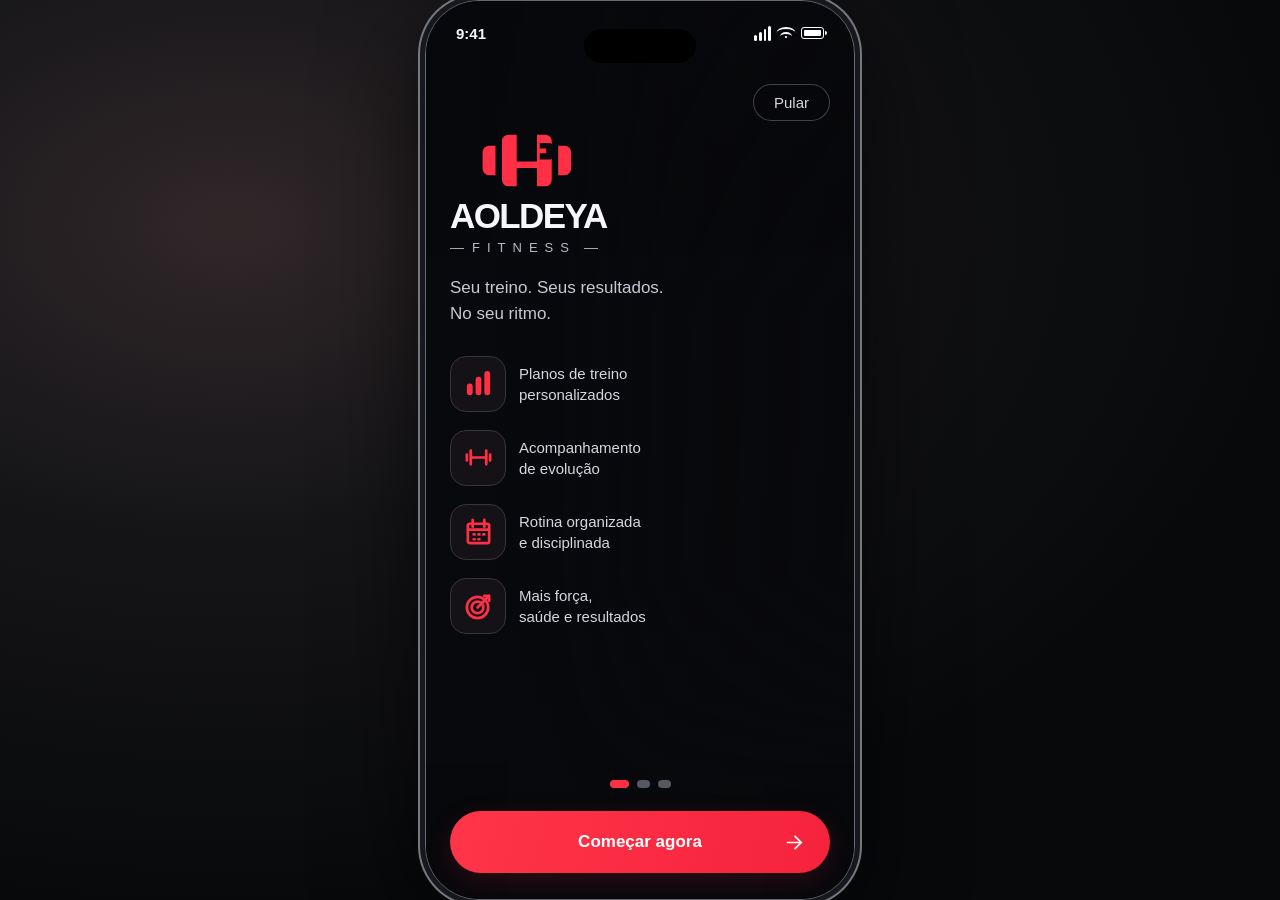
==== novo/frontend/src/pages/index.html @ 1d058904 "Atualiza sistema de treino e reorganiza estrutura" ====
<!doctype html>
<html lang="pt-BR">
<head>
  <meta charset="utf-8" />
  <meta name="viewport" content="width=device-width, initial-scale=1" />
  <meta name="theme-color" content="#090a0d" />
  <title>AOLDEYA Fitness - Seu treino. Seus resultados.</title>
  <link rel="stylesheet" href="../styles/style.css" />
</head>
<body>
  <section class="phone" aria-label="Apresentação do AOLDEYA Fitness">
    <div class="hero" aria-hidden="true"></div>
    <div class="status" aria-hidden="true"><span>9:41</span><div class="island"></div><div class="signals"><span class="bars"><i></i><i></i><i></i><i></i></span><span class="wifi"></span><span class="battery"><i></i></span></div></div>
    <a class="skip" href="usuario.html">Pular</a>
    <main>
      <header class="brand" aria-label="AOLDEYA Fitness">
        <svg class="brand-mark" viewBox="0 0 100 64" aria-hidden="true"><path fill="currentColor" d="M4 23a7 7 0 0 1 7-7h7v32h-7a7 7 0 0 1-7-7V23Zm21-12a7 7 0 0 1 7-7h9v29h22V4h9a7 7 0 0 1 7 7v42a7 7 0 0 1-7 7h-9V40H41v20h-9a7 7 0 0 1-7-7V11Zm61 5h7a7 7 0 0 1 7 7v18a7 7 0 0 1-7 7h-7V16Z"/><path d="M66 13h10a4 4 0 0 1 4 4v10a4 4 0 0 1-4 4H66v-7h7v-5h-7z" fill="#090a0d"/></svg>
        <div class="brand-name">AOLDEYA</div><div class="brand-sub">FITNESS</div>
      </header>
      <h1>Seu treino. Seus resultados.<br />No seu ritmo.</h1>
      <div class="features">
        <div class="feature"><span class="icon"><svg viewBox="0 0 32 32"><path d="M7 25v-6M16 25V12M25 25V6" stroke-width="6"/></svg></span><span>Planos de treino<br />personalizados</span></div>
        <div class="feature"><span class="icon"><svg viewBox="0 0 32 32"><path d="M4 13v6m4-10v14m16-14v14m4-10v6M8 16h16"/></svg></span><span>Acompanhamento<br />de evolução</span></div>
        <div class="feature"><span class="icon"><svg viewBox="0 0 32 32"><rect x="5" y="8" width="22" height="20" rx="2"/><path d="M10 4v7m12-7v7M6 14h20M11 19h1m4 0h1m4 0h1m-11 5h1m4 0h1"/></svg></span><span>Rotina organizada<br />e disciplinada</span></div>
        <div class="feature"><span class="icon"><svg viewBox="0 0 32 32"><circle cx="15" cy="18" r="11"/><circle cx="15" cy="18" r="6"/><path d="m15 18 12-12m-5 0h5v5"/></svg></span><span>Mais força,<br />saúde e resultados</span></div>
      </div>
      <footer class="bottom" id="comecar">
        <div class="dots" aria-label="Tela 1 de 3"><span></span><span></span><span></span></div>
        <nav class="actions" aria-label="Acesso">
          <a class="button primary" href="usuario.html">Começar agora<svg viewBox="0 0 24 24"><path d="M4 12h15m-7-7 7 7-7 7"/></svg></a>
        </nav>
      </footer>
    </main>
  </section>
  <script src="../scripts/script.js" defer></script>
</body>
</html>
---- novo/frontend/src/styles/style.css ----
/* Base visual compartilhada pelas páginas; regras específicas ficam nos arquivos de cada tela. */
:root { color-scheme: dark; --red: #ff3045; --muted: #c4c8d1; }
    * { box-sizing: border-box; }
    body { margin: 0; min-height: 100vh; display: grid; place-items: center; color: #f7f7fa; background: radial-gradient(ellipse at 18% 25%, #302729 0, #151518 32%, #08090b 72%); font-family: Inter, -apple-system, BlinkMacSystemFont, "Segoe UI", sans-serif; }
    .phone { position: relative; width: min(100vw, 430px); height: min(100dvh, 900px); min-height: 700px; overflow: hidden; isolation: isolate; border: 1px solid #696a71; border-radius: 54px; background: #08090c; box-shadow: 0 0 0 5px #17181d, 0 0 0 7px #77777d, 0 34px 100px #000b; }
    .hero { position: absolute; inset: 0; z-index: -2; background: linear-gradient(90deg, #08090c 0%, #08090ce8 31%, #08090c75 58%, #08090c16 100%), linear-gradient(0deg, #08090c 0%, transparent 36%, #08090c14 100%), url("https://images.unsplash.com/photo-1534438327276-14e5300c3a48?auto=format&fit=crop&w=1200&q=85") center / cover; opacity: .93; }
    .hero::after { content: ""; position: absolute; inset: 0; background: linear-gradient(0deg,#08090c 0%,transparent 22%,transparent 65%,#08090c66 100%); }
    .status { position: absolute; z-index: 3; top: 18px; left: 30px; right: 30px; height: 28px; display: flex; align-items: center; justify-content: space-between; font-size: 15px; font-weight: 650; }
    .island { position: absolute; left: 50%; top: 10px; transform: translateX(-50%); width: 112px; height: 34px; border-radius: 25px; background: #000; }
    .signals { display: flex; gap: 7px; align-items: center; }
    .bars { height: 15px; width: 17px; display: flex; align-items: end; gap: 2px; }
    .bars i { display: block; width: 3px; border-radius: 2px; background: white; height: 6px; }.bars i:nth-child(2){height:9px}.bars i:nth-child(3){height:12px}.bars i:nth-child(4){height:15px}
    .wifi { width: 16px; height: 12px; border-top: 2px solid white; border-radius: 50%; position: relative; transform: scaleX(1.2); }.wifi:before,.wifi:after{content:"";position:absolute;left:3px;right:3px;top:3px;height:7px;border-top:2px solid white;border-radius:50%}.wifi:after{left:7px;right:7px;top:7px;height:2px;background:white;border:0}
    .battery { width: 23px; height: 12px; border: 1.5px solid white; border-radius: 3px; padding: 2px; position: relative; }.battery:after{content:"";position:absolute;right:-4px;top:3px;width:2px;height:4px;background:white;border-radius:0 2px 2px 0}.battery i{display:block;width:100%;height:100%;background:white;border-radius:1px}
    .skip { position: absolute; z-index: 2; top: 83px; right: 24px; border: 1px solid #77798288; color: #d5d7df; background: #08090c66; padding: 9px 20px; border-radius: 25px; font-size: 15px; text-decoration: none; backdrop-filter: blur(8px); }
    main { position: absolute; inset: 130px 24px 0; display: flex; flex-direction: column; }
    .brand { width: fit-content; margin: 0 0 20px; }
    .brand-mark { width: 94px; height: 59px; margin-left: 28px; color: var(--red); }
    .brand-name { margin-top: 4px; font-size: 35px; line-height: 1; letter-spacing: -1.6px; font-weight: 900; }
    .brand-sub { margin-top: 7px; color: #b7bac4; font-size: 13px; letter-spacing: 7px; font-weight: 500; }
    .brand-sub:before,.brand-sub:after { content:""; display:inline-block; vertical-align:middle; width:14px; height:1px; background:#a4a6b0; margin-right:8px; }.brand-sub:after{margin:0 0 0 8px}
    h1 { margin: 0 0 27px; max-width: 270px; color: #c7cad3; font-size: 17px; line-height: 1.55; font-weight: 400; }
    .features { display: grid; gap: 16px; max-width: 265px; }
    .feature { display: flex; align-items: center; gap: 13px; min-height: 58px; color: #d5d8e0; font-size: 15px; line-height: 1.4; }
    .icon { width: 56px; height: 56px; flex: 0 0 56px; display: grid; place-items: center; color: var(--red); border: 1px solid #38343b; border-radius: 16px; background: #171519c9; }
    .icon svg { width: 31px; height: 31px; stroke: currentColor; fill: none; stroke-width: 2.8; stroke-linecap: round; stroke-linejoin: round; }
    .bottom { margin-top: auto; padding-bottom: 26px; }
    .dots { display: flex; justify-content: center; gap: 8px; margin: 0 0 23px; }
    .dots span { height: 8px; width: 13px; border-radius: 8px; background: #555861; }.dots span:first-child{width:19px;background:var(--red)}
    .actions { display: grid; gap: 12px; }
    .button { height: 62px; display: flex; align-items: center; justify-content: center; position: relative; border-radius: 40px; text-decoration: none; font-size: 17px; font-weight: 650; }
    .primary { color: #fff; background: linear-gradient(105deg, #ff3549, #f5223c); box-shadow: 0 8px 26px #f5223c25; }
    .primary svg { position: absolute; right: 24px; width: 23px; height: 23px; fill: none; stroke: currentColor; stroke-width: 1.8; }
    .secondary { color: #c7cad2; border: 1px solid #a0a2aa; background: #08090c66; font-weight: 450; }
    @media (max-width: 500px) { body { display:block; background:#08090c; }.phone { width:100%; height:100dvh; min-height:640px; border:0; border-radius:0; box-shadow:none; }.phone:before { content:""; position:absolute; inset:0; z-index:4; border:0; pointer-events:none; } main { inset: 130px 24px 0; } }
    @media (max-height: 760px) { main { top: 110px; } .features { gap: 9px; }.feature,.icon{min-height:50px;height:50px}.icon{width:50px;flex-basis:50px}.brand{margin-bottom:12px}h1{margin-bottom:16px}.bottom{padding-bottom:18px}.dots{margin-bottom:14px}.button{height:56px} }

.app-page { --accent: var(--red); background: radial-gradient(ellipse at 55% 12%, #291114 0, #101114 48%, #08090b 82%); }
    .app-page.profile-pink { --accent: #f020b4; }
    .app-page .primary { color: white; background: linear-gradient(105deg, color-mix(in srgb, var(--accent), white 5%), color-mix(in srgb, var(--accent), #e90023 12%)); }
    .app-phone { background: #090a0d; }
    .app-backdrop { position: absolute; inset: 0; z-index: -1; background: radial-gradient(ellipse at 80% 16%, #40131766 0, transparent 40%); pointer-events: none; }
    .app-main { position: absolute; inset: 65px 18px 8px; display: flex; flex-direction: column; gap: 13px; overflow-y: auto; scrollbar-width: none; }
    .app-main::-webkit-scrollbar { display: none; }
    .app-topbar,.workouts-topbar { min-height: 39px; display: flex; align-items: center; justify-content: space-between; }
    .mini-brand { display: inline-flex; gap: 8px; align-items: center; color: #f4f4f6; text-decoration: none; font-size: 14px; font-weight: 850; letter-spacing: -.4px; }
    .mini-brand small { display: block; margin-top: 1px; color: #aeb1ba; font-size: 7px; letter-spacing: 3px; font-weight: 500; }
    .mini-logo { position: relative; display: grid; place-items: center; width: 36px; height: 27px; color: var(--accent); font-size: 28px; line-height: 1; font-weight: 900; font-style: italic; }
    .change-user { display: block; text-decoration: none; }
    .avatar-initial { width: 35px; height: 35px; display: grid; place-items: center; border: 1px solid color-mix(in srgb, var(--accent), transparent 20%); border-radius: 50%; color: white; background: color-mix(in srgb, var(--accent), transparent 78%); font-weight: 700; }
.app-nav { position: sticky; bottom: -1px; z-index: 4; display: grid; grid-template-columns: 1fr 1fr; min-height: 57px; margin: auto -5px 0; border-top: 1px solid #292b30; background: #0b0c0feF; backdrop-filter: blur(14px); }
    .nav-link { display: grid; align-content: center; justify-items: center; gap: 3px; color: #8f949e; text-decoration: none; font-size: 9px; }
    .nav-link span { font-size: 18px; line-height: 1; }
    .nav-link.active { color: var(--accent); }
@media (max-width: 500px) { .app-main { inset: 62px 16px 5px; }.stats-grid { gap: 6px; }.stat-card { padding-left: 8px; }.workouts-main { inset: 62px 14px 5px; }.exercise-row { grid-template-columns: 21px 43px minmax(0,1fr) 26px; gap: 6px; }.exercise-thumb { width: 43px; } }
    @media (max-height: 760px) { .app-main { gap: 9px; }.goal-card { min-height: 48px; }.stat-card { min-height: 58px; }.week-card { padding-top: 9px; padding-bottom: 8px; }.today-card { flex-basis: 160px; min-height: 160px; }.workouts-main { gap: 8px; }.day-button { min-height: 44px; }.exercise-list { gap: 5px; }.exercise-row { min-height: 52px; }.exercise-thumb { height: 37px; }.workouts-main .exercise-copy strong { font-size: 10px; } }
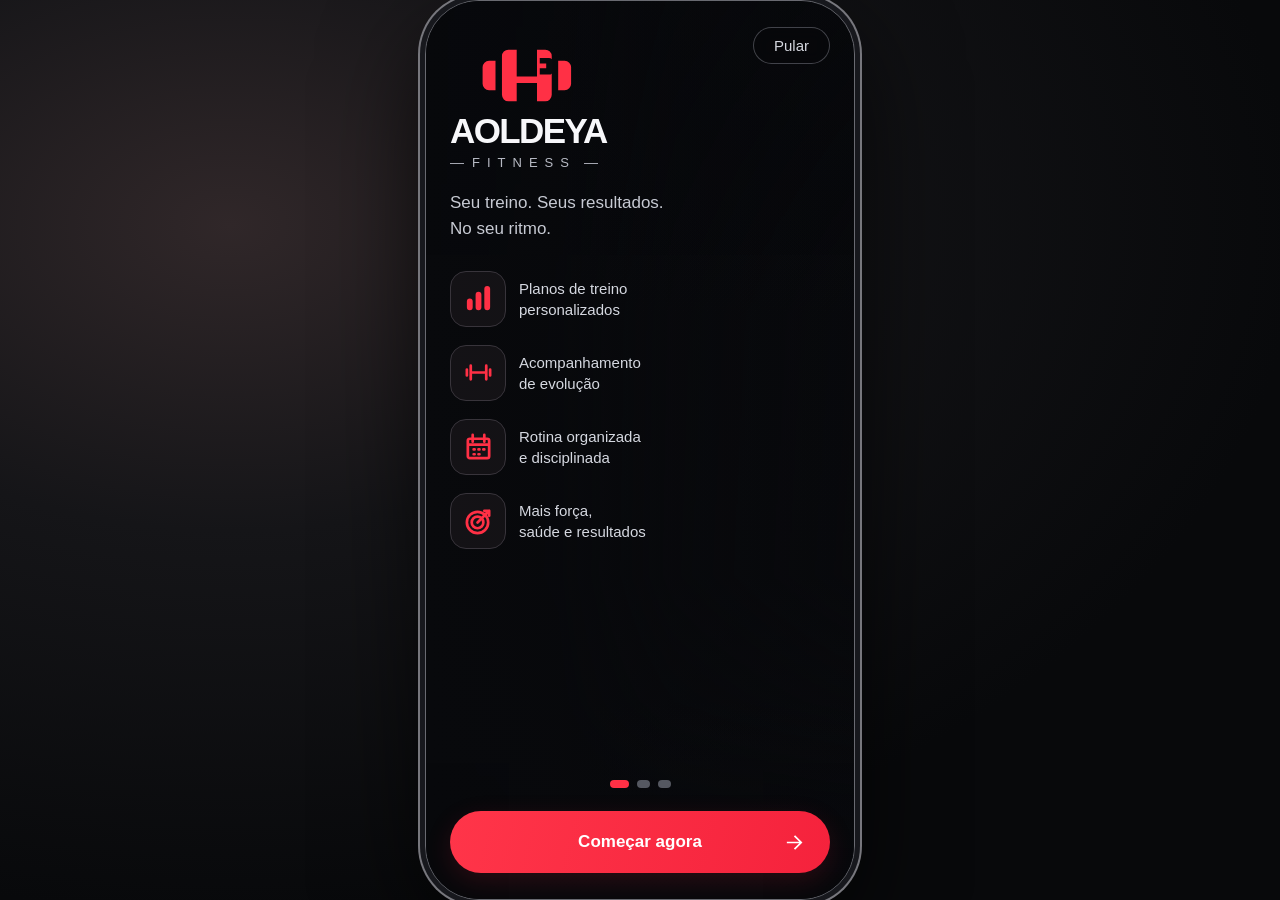
==== commit f99a18b5: "Ajusta cabeçalhos, aparência e calendário semanal" ====
--- a/novo/frontend/src/pages/index.html
+++ b/novo/frontend/src/pages/index.html
@@ -10,7 +10,6 @@
 <body>
   <section class="phone" aria-label="Apresentação do AOLDEYA Fitness">
     <div class="hero" aria-hidden="true"></div>
-    <div class="status" aria-hidden="true"><span>9:41</span><div class="island"></div><div class="signals"><span class="bars"><i></i><i></i><i></i><i></i></span><span class="wifi"></span><span class="battery"><i></i></span></div></div>
     <a class="skip" href="usuario.html">Pular</a>
     <main>
       <header class="brand" aria-label="AOLDEYA Fitness">
--- a/novo/frontend/src/styles/style.css
+++ b/novo/frontend/src/styles/style.css
@@ -5,15 +5,9 @@
     .phone { position: relative; width: min(100vw, 430px); height: min(100dvh, 900px); min-height: 700px; overflow: hidden; isolation: isolate; border: 1px solid #696a71; border-radius: 54px; background: #08090c; box-shadow: 0 0 0 5px #17181d, 0 0 0 7px #77777d, 0 34px 100px #000b; }
     .hero { position: absolute; inset: 0; z-index: -2; background: linear-gradient(90deg, #08090c 0%, #08090ce8 31%, #08090c75 58%, #08090c16 100%), linear-gradient(0deg, #08090c 0%, transparent 36%, #08090c14 100%), url("https://images.unsplash.com/photo-1534438327276-14e5300c3a48?auto=format&fit=crop&w=1200&q=85") center / cover; opacity: .93; }
     .hero::after { content: ""; position: absolute; inset: 0; background: linear-gradient(0deg,#08090c 0%,transparent 22%,transparent 65%,#08090c66 100%); }
-    .status { position: absolute; z-index: 3; top: 18px; left: 30px; right: 30px; height: 28px; display: flex; align-items: center; justify-content: space-between; font-size: 15px; font-weight: 650; }
-    .island { position: absolute; left: 50%; top: 10px; transform: translateX(-50%); width: 112px; height: 34px; border-radius: 25px; background: #000; }
-    .signals { display: flex; gap: 7px; align-items: center; }
-    .bars { height: 15px; width: 17px; display: flex; align-items: end; gap: 2px; }
     .bars i { display: block; width: 3px; border-radius: 2px; background: white; height: 6px; }.bars i:nth-child(2){height:9px}.bars i:nth-child(3){height:12px}.bars i:nth-child(4){height:15px}
-    .wifi { width: 16px; height: 12px; border-top: 2px solid white; border-radius: 50%; position: relative; transform: scaleX(1.2); }.wifi:before,.wifi:after{content:"";position:absolute;left:3px;right:3px;top:3px;height:7px;border-top:2px solid white;border-radius:50%}.wifi:after{left:7px;right:7px;top:7px;height:2px;background:white;border:0}
-    .battery { width: 23px; height: 12px; border: 1.5px solid white; border-radius: 3px; padding: 2px; position: relative; }.battery:after{content:"";position:absolute;right:-4px;top:3px;width:2px;height:4px;background:white;border-radius:0 2px 2px 0}.battery i{display:block;width:100%;height:100%;background:white;border-radius:1px}
-    .skip { position: absolute; z-index: 2; top: 83px; right: 24px; border: 1px solid #77798288; color: #d5d7df; background: #08090c66; padding: 9px 20px; border-radius: 25px; font-size: 15px; text-decoration: none; backdrop-filter: blur(8px); }
-    main { position: absolute; inset: 130px 24px 0; display: flex; flex-direction: column; }
+    .skip { position: absolute; z-index: 2; top: 26px; right: 24px; border: 1px solid #77798288; color: #d5d7df; background: #08090c66; padding: 9px 20px; border-radius: 25px; font-size: 15px; text-decoration: none; backdrop-filter: blur(8px); }
+    main { position: absolute; inset: 45px 24px 0; display: flex; flex-direction: column; }
     .brand { width: fit-content; margin: 0 0 20px; }
     .brand-mark { width: 94px; height: 59px; margin-left: 28px; color: var(--red); }
     .brand-name { margin-top: 4px; font-size: 35px; line-height: 1; letter-spacing: -1.6px; font-weight: 900; }
@@ -32,15 +26,15 @@
     .primary { color: #fff; background: linear-gradient(105deg, #ff3549, #f5223c); box-shadow: 0 8px 26px #f5223c25; }
     .primary svg { position: absolute; right: 24px; width: 23px; height: 23px; fill: none; stroke: currentColor; stroke-width: 1.8; }
     .secondary { color: #c7cad2; border: 1px solid #a0a2aa; background: #08090c66; font-weight: 450; }
-    @media (max-width: 500px) { body { display:block; background:#08090c; }.phone { width:100%; height:100dvh; min-height:640px; border:0; border-radius:0; box-shadow:none; }.phone:before { content:""; position:absolute; inset:0; z-index:4; border:0; pointer-events:none; } main { inset: 130px 24px 0; } }
-    @media (max-height: 760px) { main { top: 110px; } .features { gap: 9px; }.feature,.icon{min-height:50px;height:50px}.icon{width:50px;flex-basis:50px}.brand{margin-bottom:12px}h1{margin-bottom:16px}.bottom{padding-bottom:18px}.dots{margin-bottom:14px}.button{height:56px} }
+    @media (max-width: 500px) { body { display:block; background:#08090c; }.phone { width:100%; height:100dvh; min-height:640px; border:0; border-radius:0; box-shadow:none; }.phone:before { content:""; position:absolute; inset:0; z-index:4; border:0; pointer-events:none; } main { inset: 44px 24px 0; } }
+    @media (max-height: 760px) { main { top: 34px; } .features { gap: 9px; }.feature,.icon{min-height:50px;height:50px}.icon{width:50px;flex-basis:50px}.brand{margin-bottom:12px}h1{margin-bottom:16px}.bottom{padding-bottom:18px}.dots{margin-bottom:14px}.button{height:56px} }
 
 .app-page { --accent: var(--red); background: radial-gradient(ellipse at 55% 12%, #291114 0, #101114 48%, #08090b 82%); }
     .app-page.profile-pink { --accent: #f020b4; }
     .app-page .primary { color: white; background: linear-gradient(105deg, color-mix(in srgb, var(--accent), white 5%), color-mix(in srgb, var(--accent), #e90023 12%)); }
     .app-phone { background: #090a0d; }
     .app-backdrop { position: absolute; inset: 0; z-index: -1; background: radial-gradient(ellipse at 80% 16%, #40131766 0, transparent 40%); pointer-events: none; }
-    .app-main { position: absolute; inset: 65px 18px 8px; display: flex; flex-direction: column; gap: 13px; overflow-y: auto; scrollbar-width: none; }
+    .app-main { position: absolute; inset: 24px 18px 8px; display: flex; flex-direction: column; gap: 13px; overflow-y: auto; scrollbar-width: none; }
     .app-main::-webkit-scrollbar { display: none; }
     .app-topbar,.workouts-topbar { min-height: 39px; display: flex; align-items: center; justify-content: space-between; }
     .mini-brand { display: inline-flex; gap: 8px; align-items: center; color: #f4f4f6; text-decoration: none; font-size: 14px; font-weight: 850; letter-spacing: -.4px; }
@@ -52,5 +46,22 @@
     .nav-link { display: grid; align-content: center; justify-items: center; gap: 3px; color: #8f949e; text-decoration: none; font-size: 9px; }
     .nav-link span { font-size: 18px; line-height: 1; }
     .nav-link.active { color: var(--accent); }
-@media (max-width: 500px) { .app-main { inset: 62px 16px 5px; }.stats-grid { gap: 6px; }.stat-card { padding-left: 8px; }.workouts-main { inset: 62px 14px 5px; }.exercise-row { grid-template-columns: 21px 43px minmax(0,1fr) 26px; gap: 6px; }.exercise-thumb { width: 43px; } }
+@media (max-width: 500px) { .app-main { inset: 20px 16px 5px; }.stats-grid { gap: 6px; }.stat-card { padding-left: 8px; }.workouts-main { inset: 20px 14px 5px; }.exercise-row { grid-template-columns: 21px 43px minmax(0,1fr) 26px; gap: 6px; }.exercise-thumb { width: 43px; } }
     @media (max-height: 760px) { .app-main { gap: 9px; }.goal-card { min-height: 48px; }.stat-card { min-height: 58px; }.week-card { padding-top: 9px; padding-bottom: 8px; }.today-card { flex-basis: 160px; min-height: 160px; }.workouts-main { gap: 8px; }.day-button { min-height: 44px; }.exercise-list { gap: 5px; }.exercise-row { min-height: 52px; }.exercise-thumb { height: 37px; }.workouts-main .exercise-copy strong { font-size: 10px; } }
+
+/* Tema claro escolhido no menu do perfil e persistido por usuário. */
+.app-page.light-appearance { color-scheme: light; color: #1b1d22; background: radial-gradient(ellipse at 55% 12%, #f7e8ea 0, #e8e9ed 50%, #d8dbe1 100%); }
+.app-page.light-appearance .app-phone { color: #1b1d22; background: #f2f3f6; }
+.app-page.light-appearance .app-backdrop { background: radial-gradient(ellipse at 80% 16%, #f0c9ce 0, transparent 45%); }
+.app-page.light-appearance .goal-card,.app-page.light-appearance .stat-card,.app-page.light-appearance .week-card,.app-page.light-appearance .today-card,.app-page.light-appearance .load-evolution-card,.app-page.light-appearance .training-calendar-card,.app-page.light-appearance .report-stats article,.app-page.light-appearance .report-chart-card,.app-page.light-appearance .history-card,.app-page.light-appearance .exercise-row,.app-page.light-appearance .rest-card { color: #202228; border-color: #d5d7de; background-color: #fff; }
+.app-page.light-appearance .goal-card strong,.app-page.light-appearance .stat-card strong,.app-page.light-appearance .report-stats strong { color: #17191e; }
+.app-page.light-appearance .welcome-block h1,.app-page.light-appearance .workouts-topbar h1,.app-page.light-appearance .workout-heading h2,.app-page.light-appearance .exercise-copy strong,.app-page.light-appearance .today-caption strong,.app-page.light-appearance .section-heading h2,.app-page.light-appearance .history-heading h2 { color: #17191e; }
+.app-page.light-appearance .eyebrow,.app-page.light-appearance .workout-heading p,.app-page.light-appearance .exercise-copy small,.app-page.light-appearance .stat-card small,.app-page.light-appearance .section-heading p,.app-page.light-appearance .calendar-weekdays { color: #626873; }
+.app-page.light-appearance .day-button { color: #4d525c; border-color: #d5d7de; background: #fff; }
+.app-page.light-appearance .day-button.active { color: #17191e; background: color-mix(in srgb, var(--accent), white 87%); }
+.app-page.light-appearance .exercise-load { color: #202228; }
+.app-page.light-appearance .load-entry { border-color: #d5d7de; background: #f5f6f8; }
+.app-page.light-appearance .profile-menu,.app-page.light-appearance .exercise-dialog,.app-page.light-appearance .profile-dialog,.app-page.light-appearance .measures-dialog,.app-page.light-appearance .training-dialog { color: #202228; border-color: #d5d7de; background: #fff; }
+.app-page.light-appearance .profile-menu button { color: #30343b; }
+.app-page.light-appearance .app-nav { border-color: #d5d7de; background: #fffffff0; }
+.app-page.light-appearance .exercise-dialog-content > p:not(.eyebrow):not(.exercise-dialog-summary),.app-page.light-appearance .exercise-dialog-summary { color: #444a54; }
